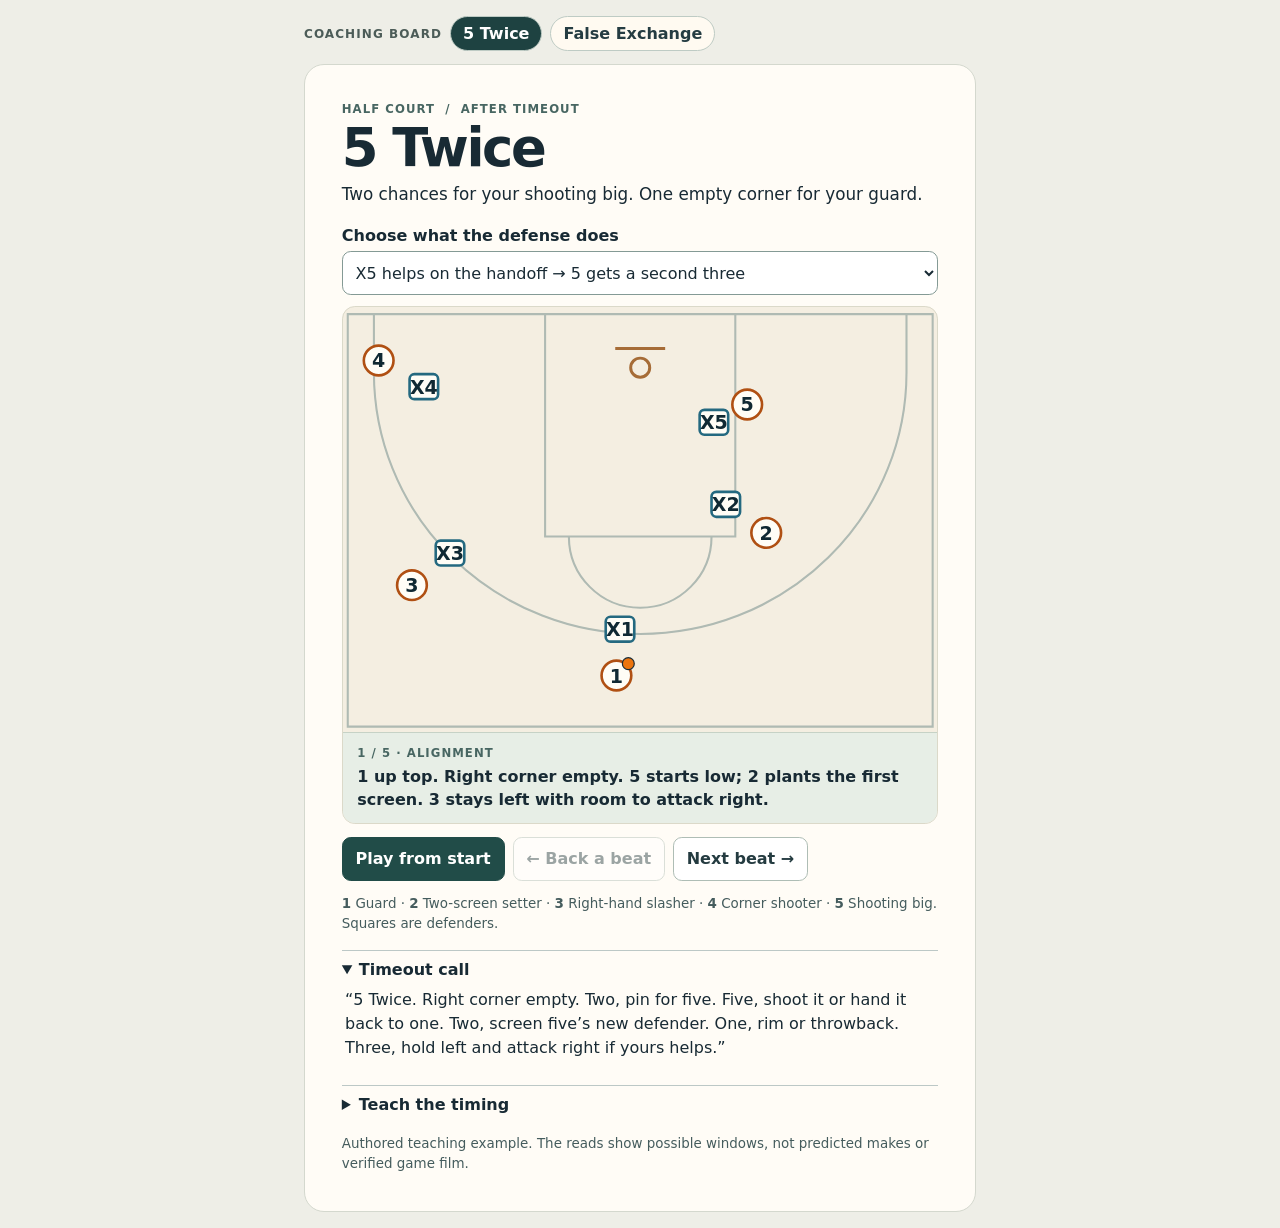
==== index.html @ 2f5fdadd "Publish index.html coaching board" ====
<!doctype html>
<html lang="en"><head><meta charset="utf-8"><meta name="viewport" content="width=device-width, initial-scale=1"><meta name="referrer" content="no-referrer"><meta name="description" content="Choose the defense, play the action and compare the offensive reads on a five-on-five coaching board."><title>5 Twice | Coaching board</title><style>
:root{color-scheme:light;--background:#fffcf6;--foreground:#182a34;--border:#bcc8c6;--viz-series-1:#b05013;--viz-series-2:#246980;--orange:#ec740d;--font-size-base:16px;font-family:system-ui,-apple-system,sans-serif;color:var(--foreground);background:#eeeee7}
*{box-sizing:border-box}body{margin:auto;max-width:44rem;padding:1rem}main{background:var(--background);padding:clamp(1rem,4vw,2.3rem);border-radius:1.25rem;border:1px solid #d4d8ce}nav,.toolbar,.viz-row{display:flex;flex-wrap:wrap;gap:.5rem;align-items:center}nav{margin:0 0 .8rem}nav span{font-size:.75rem;font-weight:750;color:#4c5c58;letter-spacing:.09em}nav a{background:#fffaf1;color:#253c42;border:1px solid #becbc4;border-radius:2rem;padding:.45rem .75rem;text-decoration:none;font-weight:650}nav a[aria-current=page]{background:#1e4241;color:white}h1{font-size:clamp(2rem,6vw,3.3rem);line-height:1.04;letter-spacing:-.045em;margin:.3rem 0 .45rem}h3{margin:.5rem 0}.intro{font-size:1.05rem;line-height:1.42;margin:0 0 1.2rem}.eyebrow{display:block;text-transform:uppercase;letter-spacing:.09em;font-size:.73rem;font-weight:750;color:#486662}
label{display:block;font-weight:650;margin:.4rem 0}select,button{font:inherit;min-height:44px}select{display:block;margin:.35rem 0 .65rem;width:100%;padding:.55rem;border:1px solid #849a95;border-radius:.55rem;color:var(--foreground);background:white}button{cursor:pointer;border-radius:.55rem;border:1px solid #aebdb5;background:#fff;color:#243b40;padding:.5rem .8rem;font-weight:600}button.primary,.btn-primary{background:#214c48;color:white;border-color:#214c48}button:disabled{opacity:.45;cursor:default}button:focus-visible,a:focus-visible,select:focus-visible{outline:3px solid #07689c;outline-offset:2px}
.board,#false-exchange .court{background:#f4eee1;border-radius:.8rem}.board{overflow:hidden;border:1px solid #dbd9c9}svg#floor{display:block;width:100%;max-height:49vh;margin:auto}.lines{fill:none;stroke:#afbab3;stroke-width:1.75}.basket{stroke:#a66c37;stroke-width:2.5}.off,.def{fill:#fffdf6;stroke-width:2.2}.off,.move,.screen{stroke:var(--viz-series-1)}.def{stroke:var(--viz-series-2)}.move{stroke-width:2;opacity:.65}.screen{stroke-width:3.4}.delivery{stroke:#263d40;stroke-width:2;stroke-dasharray:5 5}.ball{fill:var(--orange);stroke:var(--foreground)}.number{font-size:16px;text-anchor:middle;dominant-baseline:central;fill:#102933;font-weight:650}.caption{background:#e7eee6;border-top:1px solid #c6d2c6;padding:.75rem .9rem;line-height:1.45}.caption strong{display:block;font-weight:550;margin-top:.15rem}.toolbar{margin:.8rem 0}.roles,.text-small,footer{font-size:.84rem;line-height:1.5;color:#455c5d}.roles{margin:.5rem 0 1rem}details{margin-top:.4rem;border-top:1px solid var(--border);padding:.55rem 0}summary{cursor:pointer;font-weight:700}details p{line-height:1.5;margin:.6rem .2rem}footer{margin-top:.7rem}#false-exchange .read{line-height:1.4;background:#e7eee6;padding:.7rem;margin:.2rem 0;border-radius:.4rem}@media (max-width:440px){body{padding:.5rem}main{padding:.85rem}nav span{display:none}#floor .number{font-size:18px}}
</style></head><body><nav aria-label="Playbook"><span>COACHING BOARD</span> <a aria-current="page" href="index.html">5 Twice</a><a href="false-exchange.html">False Exchange</a></nav><main>
  <header><div class="eyebrow">HALF COURT &nbsp;/&nbsp; AFTER TIMEOUT</div>
    <h1>5 Twice</h1><p class="intro">Two chances for your shooting big. One empty corner for your guard.</p></header>
  <label for="coverage">Choose what the defense does</label>
  <select id="coverage">
    <option value="first">X5 trails the pindown → 5 shoots</option>
    <option value="return">X5 helps on the handoff → 5 gets a second three</option>
    <option value="drive">X5 stays with 5 → 1 drives the empty side</option>
    <option value="slash">X3 commits to 1 → 3 attacks right</option>
    <option value="switch">They switch twice → keep it and reverse</option>
  </select>
  <div class="board">
    <svg id="floor" viewBox="0 0 500 358" role="img" aria-labelledby="court-title description">
      <title id="court-title">5 Twice, ten-player teaching court</title><desc id="description"></desc>
      <g class="lines"><path d="M4 353V6H496V353ZM170 6V193H330V6 M190 193a60 60 0 0 0 120 0 M26 6V55a224 220 0 0 0 448 0V6"/><path class="basket" d="M229 35h42"/><circle class="basket" cx="250" cy="51" r="8"/></g>
      <g id="routes" fill="none"></g><path id="delivery" class="delivery" fill="none"/><g id="actors"></g><circle class="ball" id="ball" r="5"/>
    </svg>
    <div class="caption"><span class="eyebrow" id="beat"></span><strong id="cue" aria-live="polite"></strong></div>
  </div>
  <div class="toolbar"><button id="play" class="primary">Play from start</button><button id="prev">← Back a beat</button><button id="next">Next beat →</button></div>
  <div class="roles"><b>1</b> Guard · <b>2</b> Two-screen setter · <b>3</b> Right-hand slasher · <b>4</b> Corner shooter · <b>5</b> Shooting big. Squares are defenders.</div>
  <details open><summary>Timeout call</summary><p>“5 Twice. Right corner empty. Two, pin for five. Five, shoot it or hand it back to one. Two, screen five’s new defender. One, rim or throwback. Three, hold left and attack right if yours helps.”</p></details>
  <details><summary>Teach the timing</summary><p><b>First window:</b> 5 brushes 2’s planted screen, ready to shoot beyond the right-slot arc. If denied, step toward 1 for a safe catch. If there’s no catch, 1 keeps it; there is no handoff.</p>
  <p><b>Second window:</b> 1 follows the pass over 5’s outside shoulder. As 1 takes the ball, 2 sets again in the recovery path of whoever is guarding 5. After 1 clears, 5 flares back to the top. Both screens need a legal stationary base, time and space.</p>
  <p><b>Third player:</b> 3 holds the left wing during 1’s drive. If X3 only stunts, 1 keeps the dribble. On a real commitment, pass before getting trapped below the rim. Once 1 clears, 3 drives right if the middle is available; if X3 takes away that hand, swing it instead.</p></details>
  <footer>Authored teaching example. The reads show possible windows, not predicted makes or verified game film.</footer>
</main>
<script>
(() => {
  const get=id=>document.getElementById(id),ns='http://www.w3.org/2000/svg';
  const el=(tag,attrs={})=>{const n=document.createElementNS(ns,tag);for(const [k,v] of Object.entries(attrs))n.setAttribute(k,v);return n};
  const court=get('actors'), ball=get('ball'), route=get('routes'), pass=get('delivery'), sel=get('coverage');
  const ids=['o1','o2','o3','o4','o5','x1','x2','x3','x4','x5'];
  const dots=ids.map((id,i)=>{const g=el('g'),o=i<5;
    g.append(o?el('circle',{r:12.5,class:'off'}):el('rect',{x:-12,y:-10.5,width:24,height:21,rx:4,class:'def'}));
    const t=el('text',{class:'number'});t.textContent=o?id[1]:id.toUpperCase();g.append(t);court.append(g);return g});
  const opening=[[23,31],[35.6,19],[5.8,23.4],[3,4.5],[34,8.2],[23.3,27.1],[32.2,16.6],[9,20.7],[6.8,6.7],[31.2,9.7]];
  const frame=(title,cue,p,holder=0,extra={})=>({title,cue,p,holder,...extra});
  function run(key){
    const frames=[frame('Alignment','1 up top. Right corner empty. 5 starts low; 2 plants the first screen. 3 stays left with room to attack right.',opening,0)];
    function add(title,cue,m,holder=frames.at(-1).holder,extra={}){
      const p=frames.at(-1).p.map((v,i)=>m[ids[i]]??v);frames.push(frame(title,cue,p,holder,extra))}
    add('First window',key==='first'?'X5 is caught inside the pindown. 1 hits 5 beyond the right-slot arc: feet ready, shoot on the catch.':'5 comes up the right lane line off 2. X5 arrives in the shooting window; 5 secures the entry and keeps the ball high.',
      {o5:[35.4,27.1],x5:key==='first'?[32.1,19.2]:[33.3,23.7],x2:[32.2,15.6]},4,
      {curve:{o5:[40,18],x5:[28.6,17.3]},screen:1,pass:[.55,.96]});
    if(key==='first')return frames;
    const sw=key==='switch';
    add('Handoff and re-screen',sw?'X5 takes 1 on the handoff; X1 switches onto 5. 2 changes the screen angle for X1, the new defender.':'1 follows the entry around 5’s outside shoulder. 2 plants again, inside the recovery path to the top. 5 waits for 1 to clear.',
      {o1:[38.1,25.2],o2:sw?[32.1,28]:[30.6,25.1],x1:sw?[34.2,30.2]:[40,28.1],x2:sw?[28.9,26.8]:[28.5,22.5],x5:sw?[36.7,21.8]:[33.5,22.8]},0,
      {curve:{o1:[37.9,34.2],x1:[39.7,33.4]},screen:1,pass:[.82,1]});
    add('Read the drive',key==='return'?'X5 goes with the driving guard. 5 flares across the top behind 2’s second screen; 1 sees the throwback.':key==='switch'?'X5 contains 1, X2 takes 5 outside and X1 takes 2. Neither designed shot is open.':key==='slash'?'X5 follows 5. As 1 turns downhill, X3 leaves the left wing and steps into the paint. 3 holds width.':'X5 chases 5 back to the top. X1 trails the handoff; the empty right side is open for 1.',
      {o1:[34.4,16],o5:[23,29.5],x1:sw?[30.5,22.3]:[38,19.5],x2:sw?[25.4,27.1]:[28.9,21.4],x5:key==='return'||sw?[32.5,12.6]:[24.6,26],x3:key==='slash'?[26,12.7]:[10,19.7]},
      0,{curve:{o1:[39,19],o5:[30,29.8],x5:sw||key==='return'?[35,17]:[28.7,23.3]},screen:1});
    if(key==='return')add('Second three','1 throws back above the help. 5 catches square behind the top of the arc; 2 stays below the pass.',{},4,{pass:[.1,.8]});
    if(key==='drive')add('Turn the corner','1 keeps it and gets inside X1’s hip. Finish on the right if the rim stays open.',{o1:[27.5,8.8],x1:[31.9,11.1]},0);
    if(key==='slash'){
      add('Hit the slasher','1 passes from a visible angle before reaching the baseline. X3 is in the paint, so 3 catches on the left wing facing right.',
        {o1:[32.3,15.7],x1:[36,18.4],x3:[25.4,11.4]},2,{pass:[.1,.82]});
      add('Clear, then drive right','1 exits right. X3 is late to the catch. With the middle clear, 3 attacks right-handed; 4 holds the far corner and 5 stays above the ball.',
        {o1:[44,7],o2:[43.5,22.5],o3:[20.7,15.4],x1:[39.4,8.8],x2:[39.8,20.3],x3:[15.8,12.2]},2,{curve:{o3:[12.5,22.3],x3:[11.7,16.2]},delay:{o3:.38}});
    }
    if(sw)add('Reset','1 retreats and reverses to 3. With X3 still guarding the right-hand lane, 3 swings on or resets. No forced shot.',
      {o1:[35.7,27.9],x5:[33.7,24.6],o5:[20.4,32.6],x2:[21.4,29.1],o2:[41.8,20.8],x1:[38.9,18.6]},2,{pass:[.63,1]});
    return frames;
  }
  const limited=window.matchMedia('(prefers-reduced-motion: reduce)'),clamp=v=>Math.max(0,Math.min(1,v)),mix=(a,b,v)=>[a[0]+(b[0]-a[0])*v,a[1]+(b[1]-a[1])*v],fmt=p=>p.map(n=>n*10).join(' ');
  let frames,at=0,raf=0,playing=false,currentBeat=0;
  function draw(from,to,t){
    const a=frames[from],b=frames[to],pts=a.p.map((v,i)=>{const delay=b.delay?.[ids[i]]||0;let u=clamp((t-delay)/(1-delay));u=u*u*(3-2*u);
      const c=b.curve?.[ids[i]];return c?mix(mix(v,c,u),mix(c,b.p[i],u),u):mix(v,b.p[i],u)});
    route.replaceChildren();
    if(to>0)for(let i=0;i<5;i++){const prev=frames[to-1].p[i],dest=b.p[i];if(prev===dest)continue;
      const c=b.curve?.[ids[i]],d='M'+fmt(prev)+(c?' Q'+fmt(c)+' ':' L')+fmt(dest);route.append(el('path',{d,class:'move'}))}
    if(b.screen!=null){const p=pts[b.screen];route.append(el('path',{d:'M'+fmt([p[0]-.95,p[1]+1.45])+'l19 -5',class:'screen'}))}
    pts.forEach((p,i)=>dots[i].setAttribute('transform','translate('+fmt(p)+')'));
    const giver=to>0?frames[to-1].holder:b.holder;let p=pts[b.holder];
    if(giver!==b.holder){const w=b.pass??[.2,.87],v=clamp((t-w[0])/(w[1]-w[0]));p=mix(pts[giver],pts[b.holder],v);
      pass.setAttribute('d',t>=w[0]?'M'+fmt(pts[giver])+' L'+fmt(pts[b.holder]):'')}
    else pass.setAttribute('d','');
    ball.setAttribute('cx',p[0]*10+10);ball.setAttribute('cy',p[1]*10-10)
  }
  function label(i){currentBeat=i;const f=frames[i];get('beat').textContent=(i+1)+' / '+frames.length+' · '+f.title;get('cue').textContent=f.cue;get('description').textContent=f.cue}
  function record(){try{history.replaceState(null,'','#'+sel.value+'/'+at)}catch{}}
  function stop(){cancelAnimationFrame(raf);playing=false;get('play').textContent='Play from start'}
  function step(i,save=true){stop();at=Math.max(0,Math.min(i,frames.length-1));draw(at,at,1);label(at);get('prev').disabled=at===0;get('next').disabled=at===frames.length-1;if(save)record()}
  function restore(){const [key,idx]=location.hash.slice(1).split('/');sel.value=Array.from(sel.options).some(o=>o.value===key)?key:'return';frames=run(sel.value);step(/^\d+$/.test(idx||'')?Number(idx):0,false)}
  sel.onchange=()=>{frames=run(sel.value);step(frames.length-1)};
  get('prev').onclick=()=>step(at-1);get('next').onclick=()=>step(at+1);
  get('play').onclick=()=>{if(playing){step(currentBeat);return}if(limited.matches){step(frames.length-1);return}
    step(0);playing=true;get('play').textContent='Stop at this beat';let i=1,began=performance.now();label(i);
    function play(now){const elapsed=now-began,u=clamp(elapsed/1350);draw(i-1,i,u);
      if(elapsed>=2050){at=i;if(i===frames.length-1){step(i);return}i++;began=now;label(i)}
      raf=requestAnimationFrame(play)}raf=requestAnimationFrame(play)};
  addEventListener('hashchange',restore);restore();
})();
</script>
</body></html>
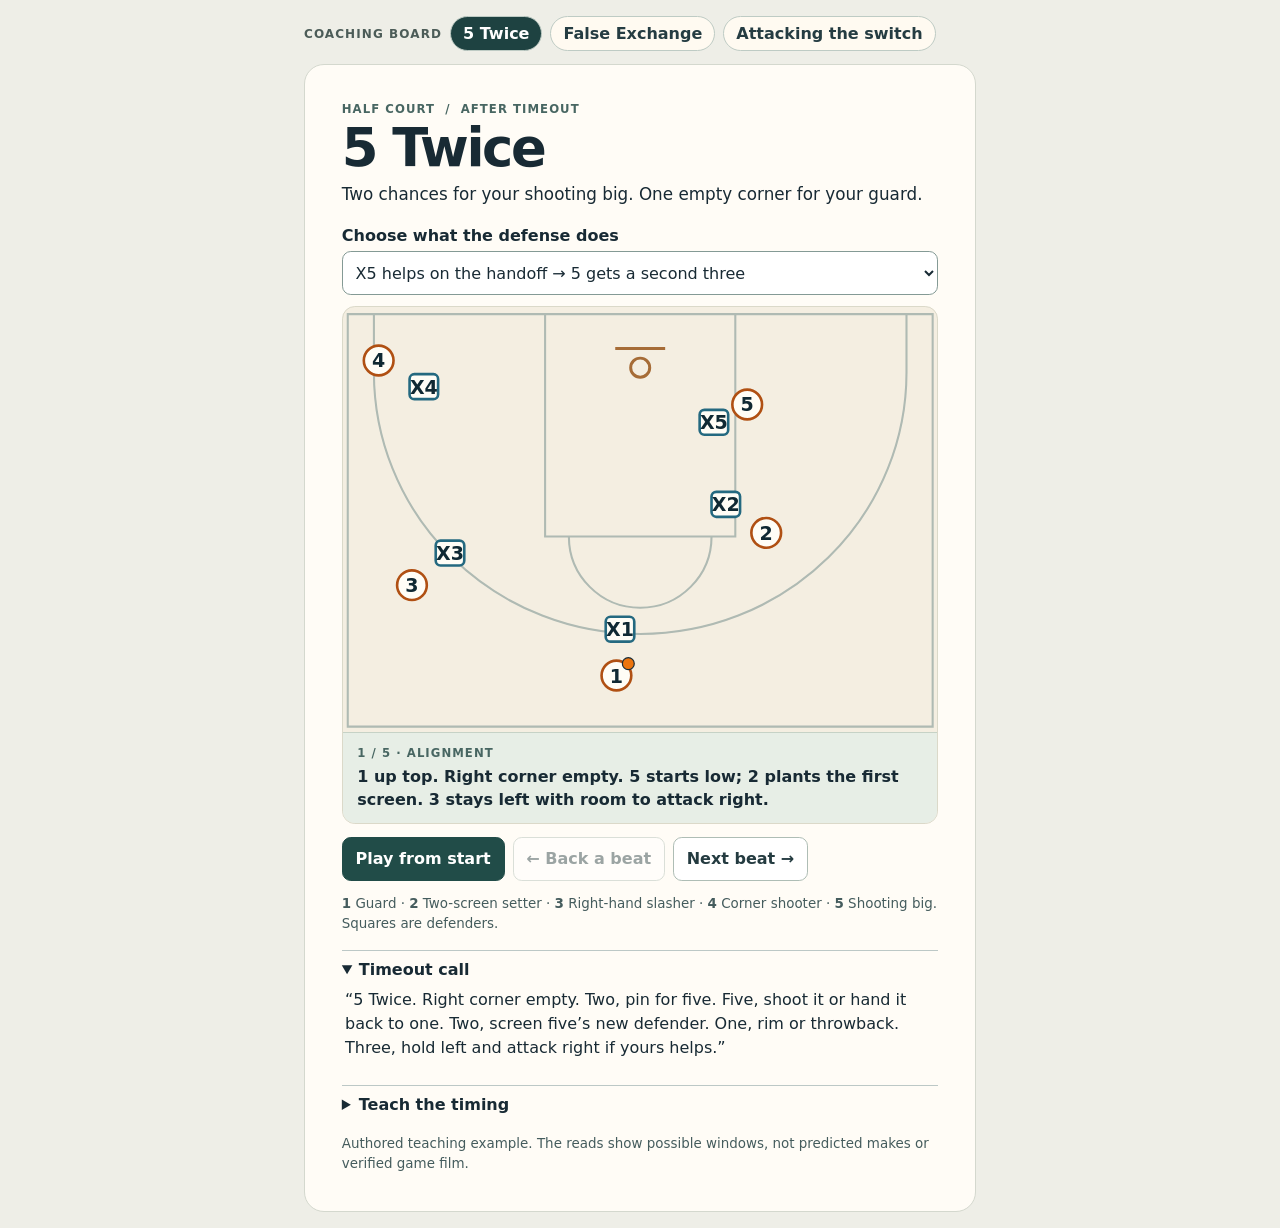
==== commit 14f95672: "Teach the matchup hunt and its rotations on shareable animated courts" ====
--- a/index.html
+++ b/index.html
@@ -4,7 +4,7 @@
 *{box-sizing:border-box}body{margin:auto;max-width:44rem;padding:1rem}main{background:var(--background);padding:clamp(1rem,4vw,2.3rem);border-radius:1.25rem;border:1px solid #d4d8ce}nav,.toolbar,.viz-row{display:flex;flex-wrap:wrap;gap:.5rem;align-items:center}nav{margin:0 0 .8rem}nav span{font-size:.75rem;font-weight:750;color:#4c5c58;letter-spacing:.09em}nav a{background:#fffaf1;color:#253c42;border:1px solid #becbc4;border-radius:2rem;padding:.45rem .75rem;text-decoration:none;font-weight:650}nav a[aria-current=page]{background:#1e4241;color:white}h1{font-size:clamp(2rem,6vw,3.3rem);line-height:1.04;letter-spacing:-.045em;margin:.3rem 0 .45rem}h3{margin:.5rem 0}.intro{font-size:1.05rem;line-height:1.42;margin:0 0 1.2rem}.eyebrow{display:block;text-transform:uppercase;letter-spacing:.09em;font-size:.73rem;font-weight:750;color:#486662}
 label{display:block;font-weight:650;margin:.4rem 0}select,button{font:inherit;min-height:44px}select{display:block;margin:.35rem 0 .65rem;width:100%;padding:.55rem;border:1px solid #849a95;border-radius:.55rem;color:var(--foreground);background:white}button{cursor:pointer;border-radius:.55rem;border:1px solid #aebdb5;background:#fff;color:#243b40;padding:.5rem .8rem;font-weight:600}button.primary,.btn-primary{background:#214c48;color:white;border-color:#214c48}button:disabled{opacity:.45;cursor:default}button:focus-visible,a:focus-visible,select:focus-visible{outline:3px solid #07689c;outline-offset:2px}
 .board,#false-exchange .court{background:#f4eee1;border-radius:.8rem}.board{overflow:hidden;border:1px solid #dbd9c9}svg#floor{display:block;width:100%;max-height:49vh;margin:auto}.lines{fill:none;stroke:#afbab3;stroke-width:1.75}.basket{stroke:#a66c37;stroke-width:2.5}.off,.def{fill:#fffdf6;stroke-width:2.2}.off,.move,.screen{stroke:var(--viz-series-1)}.def{stroke:var(--viz-series-2)}.move{stroke-width:2;opacity:.65}.screen{stroke-width:3.4}.delivery{stroke:#263d40;stroke-width:2;stroke-dasharray:5 5}.ball{fill:var(--orange);stroke:var(--foreground)}.number{font-size:16px;text-anchor:middle;dominant-baseline:central;fill:#102933;font-weight:650}.caption{background:#e7eee6;border-top:1px solid #c6d2c6;padding:.75rem .9rem;line-height:1.45}.caption strong{display:block;font-weight:550;margin-top:.15rem}.toolbar{margin:.8rem 0}.roles,.text-small,footer{font-size:.84rem;line-height:1.5;color:#455c5d}.roles{margin:.5rem 0 1rem}details{margin-top:.4rem;border-top:1px solid var(--border);padding:.55rem 0}summary{cursor:pointer;font-weight:700}details p{line-height:1.5;margin:.6rem .2rem}footer{margin-top:.7rem}#false-exchange .read{line-height:1.4;background:#e7eee6;padding:.7rem;margin:.2rem 0;border-radius:.4rem}@media (max-width:440px){body{padding:.5rem}main{padding:.85rem}nav span{display:none}#floor .number{font-size:18px}}
-</style></head><body><nav aria-label="Playbook"><span>COACHING BOARD</span> <a aria-current="page" href="index.html">5 Twice</a><a href="false-exchange.html">False Exchange</a></nav><main>
+</style></head><body><nav aria-label="Playbook"><span>COACHING BOARD</span> <a aria-current="page" href="index.html">5 Twice</a><a href="false-exchange.html">False Exchange</a><a href="switches.html">Attacking the switch</a></nav><main>
   <header><div class="eyebrow">HALF COURT &nbsp;/&nbsp; AFTER TIMEOUT</div>
     <h1>5 Twice</h1><p class="intro">Two chances for your shooting big. One empty corner for your guard.</p></header>
   <label for="coverage">Choose what the defense does</label>
@@ -31,6 +31,7 @@
   <p><b>Third player:</b> 3 holds the left wing during 1’s drive. If X3 only stunts, 1 keeps the dribble. On a real commitment, pass before getting trapped below the rim. Once 1 clears, 3 drives right if the middle is available; if X3 takes away that hand, swing it instead.</p></details>
   <footer>Authored teaching example. The reads show possible windows, not predicted makes or verified game film.</footer>
 </main>
+<script src="five-twice.js"></script>
 <script>
 (() => {
   const get=id=>document.getElementById(id),ns='http://www.w3.org/2000/svg';
@@ -40,35 +41,7 @@
   const dots=ids.map((id,i)=>{const g=el('g'),o=i<5;
     g.append(o?el('circle',{r:12.5,class:'off'}):el('rect',{x:-12,y:-10.5,width:24,height:21,rx:4,class:'def'}));
     const t=el('text',{class:'number'});t.textContent=o?id[1]:id.toUpperCase();g.append(t);court.append(g);return g});
-  const opening=[[23,31],[35.6,19],[5.8,23.4],[3,4.5],[34,8.2],[23.3,27.1],[32.2,16.6],[9,20.7],[6.8,6.7],[31.2,9.7]];
-  const frame=(title,cue,p,holder=0,extra={})=>({title,cue,p,holder,...extra});
-  function run(key){
-    const frames=[frame('Alignment','1 up top. Right corner empty. 5 starts low; 2 plants the first screen. 3 stays left with room to attack right.',opening,0)];
-    function add(title,cue,m,holder=frames.at(-1).holder,extra={}){
-      const p=frames.at(-1).p.map((v,i)=>m[ids[i]]??v);frames.push(frame(title,cue,p,holder,extra))}
-    add('First window',key==='first'?'X5 is caught inside the pindown. 1 hits 5 beyond the right-slot arc: feet ready, shoot on the catch.':'5 comes up the right lane line off 2. X5 arrives in the shooting window; 5 secures the entry and keeps the ball high.',
-      {o5:[35.4,27.1],x5:key==='first'?[32.1,19.2]:[33.3,23.7],x2:[32.2,15.6]},4,
-      {curve:{o5:[40,18],x5:[28.6,17.3]},screen:1,pass:[.55,.96]});
-    if(key==='first')return frames;
-    const sw=key==='switch';
-    add('Handoff and re-screen',sw?'X5 takes 1 on the handoff; X1 switches onto 5. 2 changes the screen angle for X1, the new defender.':'1 follows the entry around 5’s outside shoulder. 2 plants again, inside the recovery path to the top. 5 waits for 1 to clear.',
-      {o1:[38.1,25.2],o2:sw?[32.1,28]:[30.6,25.1],x1:sw?[34.2,30.2]:[40,28.1],x2:sw?[28.9,26.8]:[28.5,22.5],x5:sw?[36.7,21.8]:[33.5,22.8]},0,
-      {curve:{o1:[37.9,34.2],x1:[39.7,33.4]},screen:1,pass:[.82,1]});
-    add('Read the drive',key==='return'?'X5 goes with the driving guard. 5 flares across the top behind 2’s second screen; 1 sees the throwback.':key==='switch'?'X5 contains 1, X2 takes 5 outside and X1 takes 2. Neither designed shot is open.':key==='slash'?'X5 follows 5. As 1 turns downhill, X3 leaves the left wing and steps into the paint. 3 holds width.':'X5 chases 5 back to the top. X1 trails the handoff; the empty right side is open for 1.',
-      {o1:[34.4,16],o5:[23,29.5],x1:sw?[30.5,22.3]:[38,19.5],x2:sw?[25.4,27.1]:[28.9,21.4],x5:key==='return'||sw?[32.5,12.6]:[24.6,26],x3:key==='slash'?[26,12.7]:[10,19.7]},
-      0,{curve:{o1:[39,19],o5:[30,29.8],x5:sw||key==='return'?[35,17]:[28.7,23.3]},screen:1});
-    if(key==='return')add('Second three','1 throws back above the help. 5 catches square behind the top of the arc; 2 stays below the pass.',{},4,{pass:[.1,.8]});
-    if(key==='drive')add('Turn the corner','1 keeps it and gets inside X1’s hip. Finish on the right if the rim stays open.',{o1:[27.5,8.8],x1:[31.9,11.1]},0);
-    if(key==='slash'){
-      add('Hit the slasher','1 passes from a visible angle before reaching the baseline. X3 is in the paint, so 3 catches on the left wing facing right.',
-        {o1:[32.3,15.7],x1:[36,18.4],x3:[25.4,11.4]},2,{pass:[.1,.82]});
-      add('Clear, then drive right','1 exits right. X3 is late to the catch. With the middle clear, 3 attacks right-handed; 4 holds the far corner and 5 stays above the ball.',
-        {o1:[44,7],o2:[43.5,22.5],o3:[20.7,15.4],x1:[39.4,8.8],x2:[39.8,20.3],x3:[15.8,12.2]},2,{curve:{o3:[12.5,22.3],x3:[11.7,16.2]},delay:{o3:.38}});
-    }
-    if(sw)add('Reset','1 retreats and reverses to 3. With X3 still guarding the right-hand lane, 3 swings on or resets. No forced shot.',
-      {o1:[35.7,27.9],x5:[33.7,24.6],o5:[20.4,32.6],x2:[21.4,29.1],o2:[41.8,20.8],x1:[38.9,18.6]},2,{pass:[.63,1]});
-    return frames;
-  }
+  const run=window.createFiveTwice;
   const limited=window.matchMedia('(prefers-reduced-motion: reduce)'),clamp=v=>Math.max(0,Math.min(1,v)),mix=(a,b,v)=>[a[0]+(b[0]-a[0])*v,a[1]+(b[1]-a[1])*v],fmt=p=>p.map(n=>n*10).join(' ');
   let frames,at=0,raf=0,playing=false,currentBeat=0;
   function draw(from,to,t){
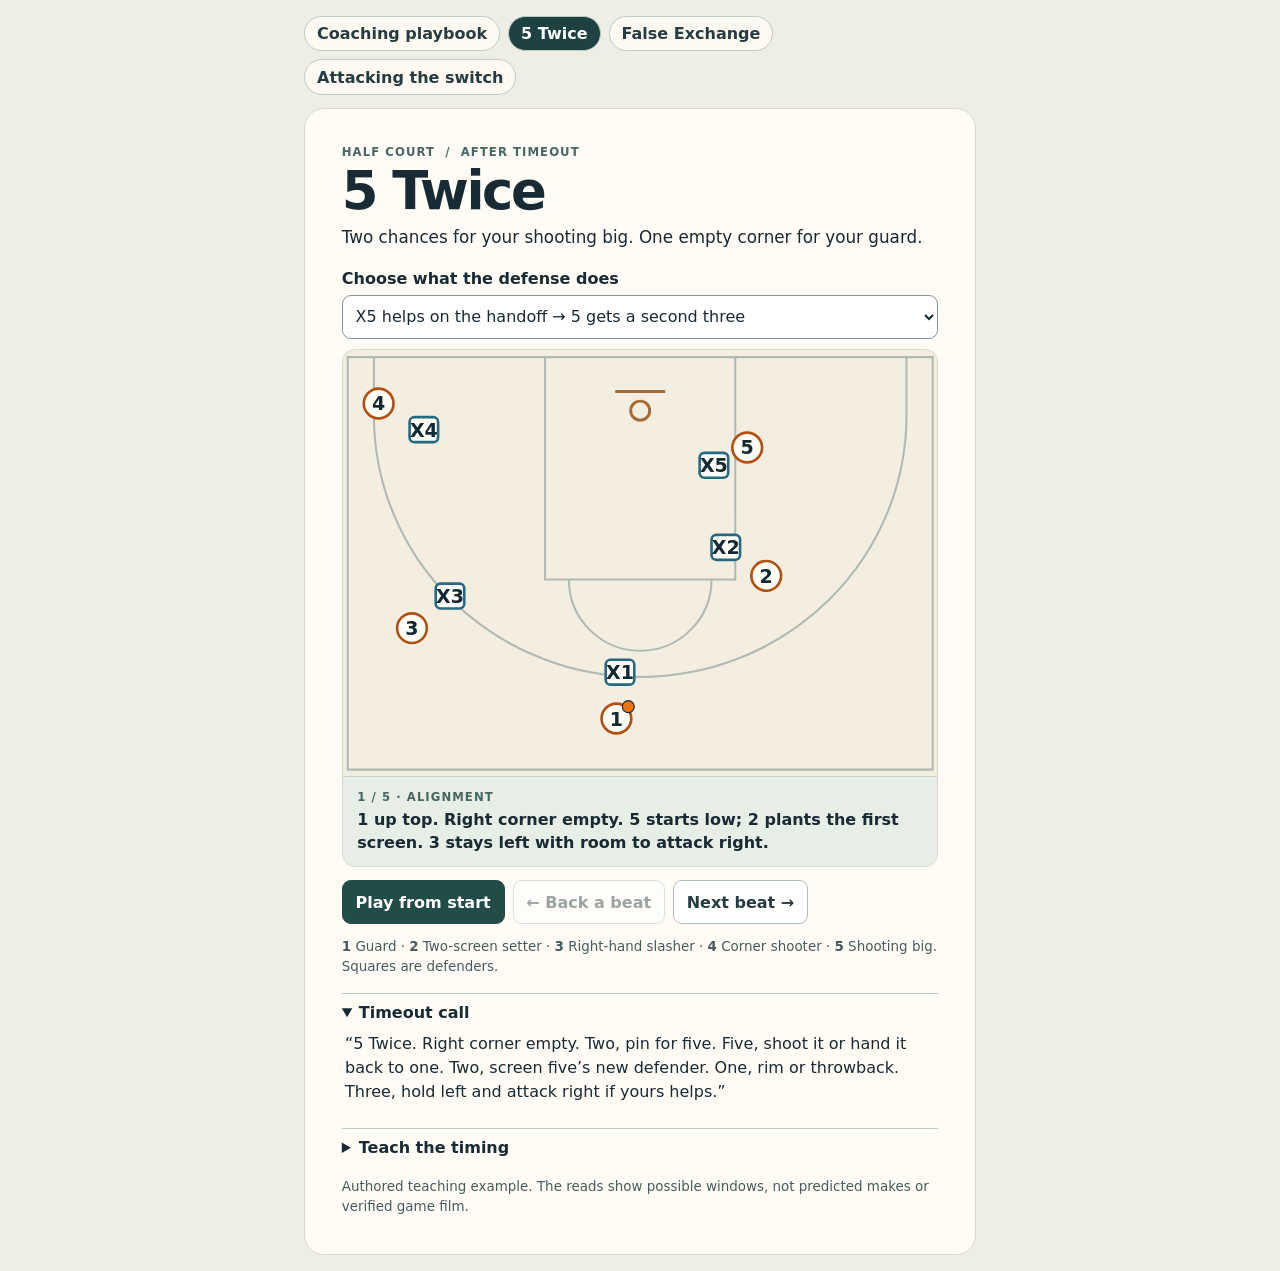
==== commit 46befc08: "Share switch and mismatch plays with three team defense walkthroughs" ====
--- a/index.html
+++ b/index.html
@@ -4,7 +4,7 @@
 *{box-sizing:border-box}body{margin:auto;max-width:44rem;padding:1rem}main{background:var(--background);padding:clamp(1rem,4vw,2.3rem);border-radius:1.25rem;border:1px solid #d4d8ce}nav,.toolbar,.viz-row{display:flex;flex-wrap:wrap;gap:.5rem;align-items:center}nav{margin:0 0 .8rem}nav span{font-size:.75rem;font-weight:750;color:#4c5c58;letter-spacing:.09em}nav a{background:#fffaf1;color:#253c42;border:1px solid #becbc4;border-radius:2rem;padding:.45rem .75rem;text-decoration:none;font-weight:650}nav a[aria-current=page]{background:#1e4241;color:white}h1{font-size:clamp(2rem,6vw,3.3rem);line-height:1.04;letter-spacing:-.045em;margin:.3rem 0 .45rem}h3{margin:.5rem 0}.intro{font-size:1.05rem;line-height:1.42;margin:0 0 1.2rem}.eyebrow{display:block;text-transform:uppercase;letter-spacing:.09em;font-size:.73rem;font-weight:750;color:#486662}
 label{display:block;font-weight:650;margin:.4rem 0}select,button{font:inherit;min-height:44px}select{display:block;margin:.35rem 0 .65rem;width:100%;padding:.55rem;border:1px solid #849a95;border-radius:.55rem;color:var(--foreground);background:white}button{cursor:pointer;border-radius:.55rem;border:1px solid #aebdb5;background:#fff;color:#243b40;padding:.5rem .8rem;font-weight:600}button.primary,.btn-primary{background:#214c48;color:white;border-color:#214c48}button:disabled{opacity:.45;cursor:default}button:focus-visible,a:focus-visible,select:focus-visible{outline:3px solid #07689c;outline-offset:2px}
 .board,#false-exchange .court{background:#f4eee1;border-radius:.8rem}.board{overflow:hidden;border:1px solid #dbd9c9}svg#floor{display:block;width:100%;max-height:49vh;margin:auto}.lines{fill:none;stroke:#afbab3;stroke-width:1.75}.basket{stroke:#a66c37;stroke-width:2.5}.off,.def{fill:#fffdf6;stroke-width:2.2}.off,.move,.screen{stroke:var(--viz-series-1)}.def{stroke:var(--viz-series-2)}.move{stroke-width:2;opacity:.65}.screen{stroke-width:3.4}.delivery{stroke:#263d40;stroke-width:2;stroke-dasharray:5 5}.ball{fill:var(--orange);stroke:var(--foreground)}.number{font-size:16px;text-anchor:middle;dominant-baseline:central;fill:#102933;font-weight:650}.caption{background:#e7eee6;border-top:1px solid #c6d2c6;padding:.75rem .9rem;line-height:1.45}.caption strong{display:block;font-weight:550;margin-top:.15rem}.toolbar{margin:.8rem 0}.roles,.text-small,footer{font-size:.84rem;line-height:1.5;color:#455c5d}.roles{margin:.5rem 0 1rem}details{margin-top:.4rem;border-top:1px solid var(--border);padding:.55rem 0}summary{cursor:pointer;font-weight:700}details p{line-height:1.5;margin:.6rem .2rem}footer{margin-top:.7rem}#false-exchange .read{line-height:1.4;background:#e7eee6;padding:.7rem;margin:.2rem 0;border-radius:.4rem}@media (max-width:440px){body{padding:.5rem}main{padding:.85rem}nav span{display:none}#floor .number{font-size:18px}}
-</style></head><body><nav aria-label="Playbook"><span>COACHING BOARD</span> <a aria-current="page" href="index.html">5 Twice</a><a href="false-exchange.html">False Exchange</a><a href="switches.html">Attacking the switch</a></nav><main>
+</style></head><body><nav aria-label="Playbook"><a href="coach.html">Coaching playbook</a> <a aria-current="page" href="index.html">5 Twice</a><a href="false-exchange.html">False Exchange</a><a href="switches.html">Attacking the switch</a></nav><main>
   <header><div class="eyebrow">HALF COURT &nbsp;/&nbsp; AFTER TIMEOUT</div>
     <h1>5 Twice</h1><p class="intro">Two chances for your shooting big. One empty corner for your guard.</p></header>
   <label for="coverage">Choose what the defense does</label>
